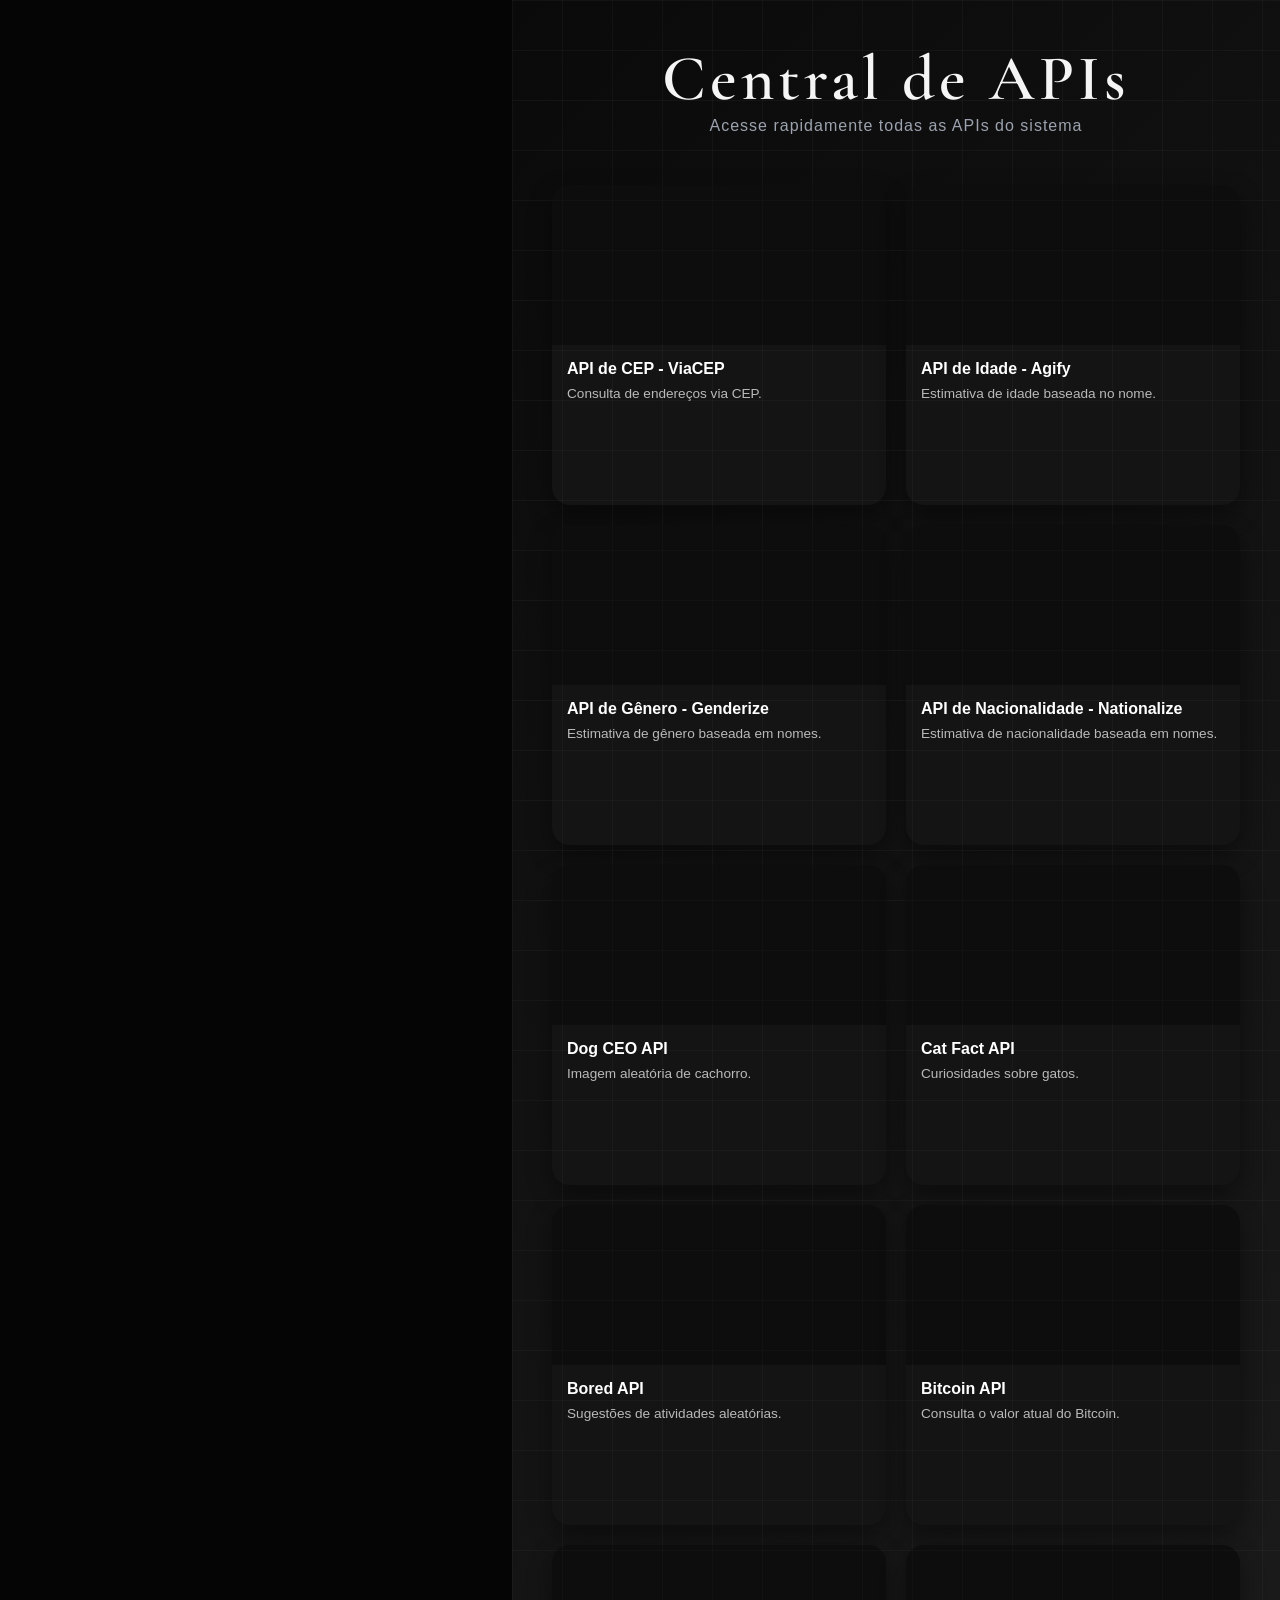
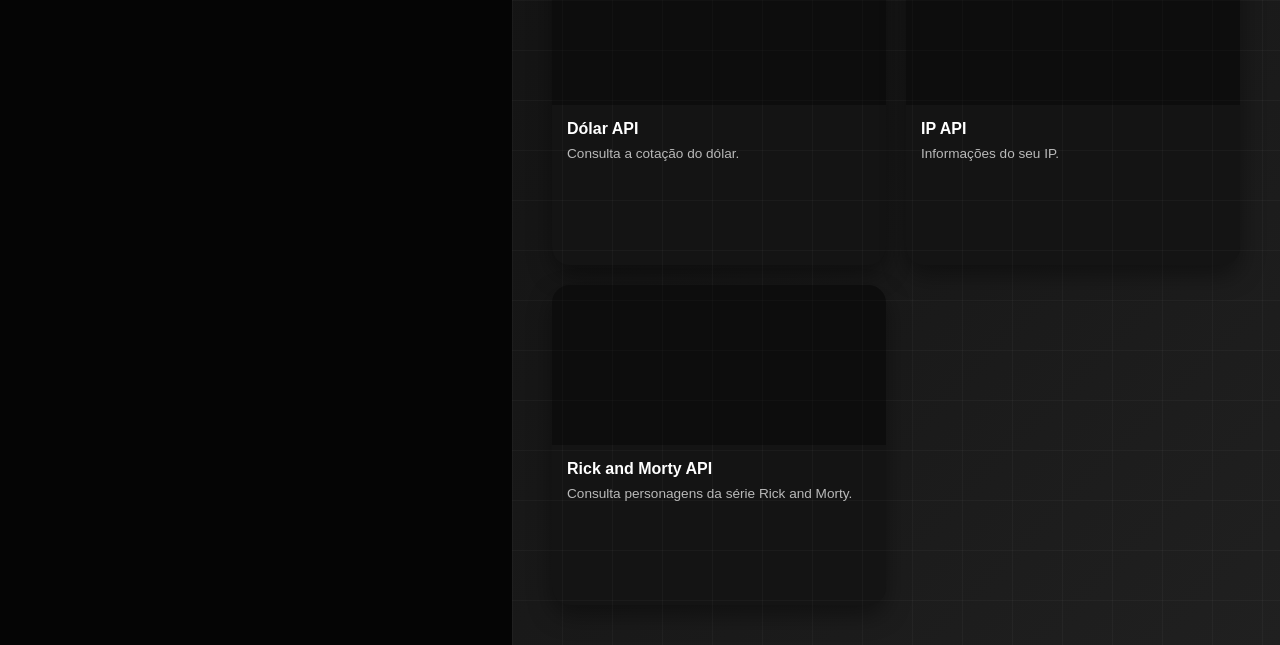
==== index.html @ 70fad3fb "Primeira versão do projeto Central de APIs" ====
<!DOCTYPE html>
<html lang="pt-BR">
<head>
    <meta charset="UTF-8">
    <meta name="viewport" content="width=device-width, initial-scale=1.0">
    <title>Central de APIs</title>

    <link rel="stylesheet" href="css/style.css">
</head>
<body>

    <div class="lado-imagem"></div>

    <div class="conteudo">

        <header>
            <h1>Central de APIs</h1>
            <p>Acesse rapidamente todas as APIs do sistema</p>
        </header>

        <main class="container">

            <a href="api/api-cep.html" class="card">
                <div class="card-img cep"></div>
                <div class="card-content">
                    <h2>API de CEP - ViaCEP</h2>
                    <p>Consulta de endereços via CEP.</p>
                </div>
            </a>

            <a href="api/api-agify.html" class="card">
                <div class="card-img agify"></div>
                <div class="card-content">
                    <h2>API de Idade - Agify</h2>
                    <p>Estimativa de idade baseada no nome.</p>
                </div>
            </a>

            <a href="api/api-genderize.html" class="card">
                <div class="card-img gender"></div>
                <div class="card-content">
                    <h2>API de Gênero - Genderize</h2>
                    <p>Estimativa de gênero baseada em nomes.</p>
                </div>
            </a>

            <a href="api/api-nationalize.html" class="card">
                <div class="card-img nationalize"></div>
                <div class="card-content">
                    <h2>API de Nacionalidade - Nationalize</h2>
                    <p>Estimativa de nacionalidade baseada em nomes.</p>
                </div>
            </a>

            <a href="api/api-dog.html" class="card">
                <div class="card-img dog"></div>
                <div class="card-content">
                    <h2>Dog CEO API</h2>
                    <p>Imagem aleatória de cachorro.</p>
                </div>
            </a>

            <a href="api/api-catfact.html" class="card">
                <div class="card-img cat"></div>
                <div class="card-content">
                    <h2>Cat Fact API</h2>
                    <p>Curiosidades sobre gatos.</p>
                </div>
            </a>

            <a href="api/api-bored.html" class="card">
                <div class="card-img bored"></div>
                <div class="card-content">
                    <h2>Bored API</h2>
                    <p>Sugestões de atividades aleatórias.</p>
                </div>
            </a>

            <a href="api/api-bitcoin.html" class="card">
                <div class="card-img bitcoin"></div>
                <div class="card-content">
                    <h2>Bitcoin API</h2>
                    <p>Consulta o valor atual do Bitcoin.</p>
                </div>
            </a>

            <a href="api/api-dolar.html" class="card">
                <div class="card-img dolar"></div>
                <div class="card-content">
                    <h2>Dólar API</h2>
                    <p>Consulta a cotação do dólar.</p>
                </div>
            </a>

            <a href="api/api-ip.html" class="card">
                <div class="card-img ip"></div>
                <div class="card-content">
                    <h2>IP API</h2>
                    <p>Informações do seu IP.</p>
                </div>
            </a>

            <a href="api/api-rick.html" class="card">
                <div class="card-img rick"></div>
                <div class="card-content">
                    <h2>Rick and Morty API</h2>
                    <p>Consulta personagens da série Rick and Morty.</p>
                </div>
            </a>

        </main>

    </div>

</body>
</html>
---- css/style.css ----
@import url('https://fonts.googleapis.com/css2?family=Cormorant+Garamond:wght@300;400;500;600;700&display=swap');

*{
    margin:0;
    padding:0;
    box-sizing:border-box;
    font-family:'Poppins',sans-serif;
}

body{
    min-height:100vh;
    display:flex;
    background:#0a0a0a;
    overflow-x:hidden;
    color:#f5f5f5;
}

/* =========================
   IMAGEM DA CIDADE
========================= */

.lado-imagem{
    width:40%;
    min-height:100vh;

    background:
        linear-gradient(
            rgba(0,0,0,.45),
            rgba(0,0,0,.45)
        ),
        url('../images/imagem_cidade.jpg');

    background-size:cover;
    background-position:center;
    background-repeat:no-repeat;

    filter:grayscale(100%);
    animation:zoomImagem 20s ease-in-out infinite alternate;
}

/* =========================
   CONTEÚDO
========================= */

.conteudo{
    width:60%;
    min-height:100vh;
    padding:40px;
    position:relative;
    overflow:hidden;

    background:
        linear-gradient(
            135deg,
            #0a0a0a,
            #111111,
            #171717,
            #202020
        );
}

/* Grade futurista */

.conteudo::before{
    content:'';
    position:absolute;
    inset:0;

    background-image:
        linear-gradient(
            rgba(255,255,255,.03) 1px,
            transparent 1px
        ),
        linear-gradient(
            90deg,
            rgba(255,255,255,.03) 1px,
            transparent 1px
        );

    background-size:50px 50px;

    pointer-events:none;
    z-index:0;
}



/* =========================
   HEADER
========================= */

header{
    position:relative;
    z-index:1;
    text-align:center;
    margin-bottom:50px;
    animation:fadeIn 1s ease;
}

header h1{
    font-family:'Cormorant Garamond', serif;
    font-size:4rem;
    font-weight:600;
    letter-spacing:4px;
}

header p{
    color:#9ca3af;
    font-size:1rem;
    letter-spacing:1px;
}

/* =========================
   CARDS
========================= */

.container{
    display: grid;
    grid-template-columns: repeat(auto-fit, minmax(240px, 1fr));
    gap: 20px;
    margin-top: 30px;
}

.card{
    background: #141414;
    border-radius: 18px;
    overflow: hidden;
    text-decoration: none;
    color: white;
    transition: 0.3s;
    box-shadow: 0 10px 25px rgba(0,0,0,0.4);
    display: flex;
    flex-direction: column;
    height: 320px;
}

.card:hover{
    transform: translateY(-6px);
    box-shadow: 0 20px 40px rgba(0,0,0,0.6);
}

/* IMAGEM */
.card-img{
    height: 160px;
    width: 100%;
    background-size: cover;
    background-position: center;
    filter: grayscale(100%);
    transition: 0.4s ease;
    position: relative;
    display: block;
}

/* overlay escuro bonito */
.card-img::after{
    content: "";
    position: absolute;
    inset: 0;
    background: rgba(0,0,0,0.35);
}

/* hover colorido */
.card:hover .card-img{
    filter: grayscale(0%);
    transform: scale(1.05);
}

/* TEXTO */
.card-content{
    padding: 15px;
    display: flex;
    flex-direction: column;
    gap: 8px;
}

.card-content h2{
    font-size: 1rem;
    margin: 0;
}

.card-content p{
    font-size: 0.85rem;
    opacity: 0.7;
}

.cep{
    background-image: url("https://images.unsplash.com/photo-1586528116311-ad8dd3c8310d");
}

.agify{
    background-image: url("https://images.unsplash.com/photo-1520975916090-3105956dac38");
}

.gender{
    background-image: url("https://images.unsplash.com/photo-1500648767791-00dcc994a43e?q=80&w=687&auto=format&fit=crop&ixlib=rb-4.1.0&ixid=M3wxMjA3fDB8MHxwaG90by1wYWdlfHx8fGVufDB8fHx8fA%3D%3D");
}

.nationalize{
    background-image: url("https://images.unsplash.com/photo-1529070538774-1843cb3265df");
}

.dog{
    background-image: url("https://images.unsplash.com/photo-1517849845537-4d257902454a");
}

.cat{
    background-image: url("https://images.unsplash.com/photo-1511044568932-338cba0ad803");
}

.bored{
    background-image: url("https://images.unsplash.com/photo-1522202176988-66273c2fd55f");
}

.bitcoin{
    background-image: url("https://images.unsplash.com/photo-1621761191319-c6fb62004040");
}

.dolar{
    background-image: url("https://images.unsplash.com/photo-1631514623777-29d463eb10f0?q=80&w=1473&auto=format&fit=crop&ixlib=rb-4.1.0&ixid=M3wxMjA3fDB8MHxwaG90by1wYWdlfHx8fGVufDB8fHx8fA%3D%3D");
}

.ip{
    background-image: url("https://images.unsplash.com/photo-1675495277087-10598bf7bcd1?q=80&w=988&auto=format&fit=crop&ixlib=rb-4.1.0&ixid=M3wxMjA3fDB8MHxwaG90by1wYWdlfHx8fGVufDB8fHx8fA%3D%3D");
}

.rick{
    background-image: url("https://images.unsplash.com/photo-1733187058301-019ae0f92a94?q=80&w=1470&auto=format&fit=crop&ixlib=rb-4.1.0&ixid=M3wxMjA3fDB8MHxwaG90by1wYWdlfHx8fGVufDB8fHx8fA%3D%3D");
}

/* =========================
   SCROLLBAR
========================= */

::-webkit-scrollbar{
    width:10px;
}

::-webkit-scrollbar-track{
    background:#111;
}

::-webkit-scrollbar-thumb{
    background:#444;
    border-radius:10px;
}

::-webkit-scrollbar-thumb:hover{
    background:#666;
}

/* =========================
   ANIMAÇÕES
========================= */


@keyframes fadeIn{
    from{
        opacity:0;
        transform:translateY(-20px);
    }

    to{
        opacity:1;
        transform:translateY(0);
    }
}

/* =========================
   RESPONSIVO
========================= */

@media(max-width:900px){

    body{
        flex-direction:column;
    }

    .lado-imagem{
        width:100%;
        height:260px;
        min-height:260px;
    }

    .conteudo{
        width:100%;
        padding:25px;
    }

    header h1{
        font-size:2.3rem;
    }

    .container{
        grid-template-columns:1fr;
    }
}

/* =========================
   API CEP
========================= */

.voltar{
    display:inline-block;
    margin-bottom:30px;
    color:#fff;
    text-decoration:none;
    font-size:1rem;
}

.consulta{
    max-width:800px;
    margin:auto;
    position:relative;
    z-index:1;
}

.campo{
    display:flex;
    gap:10px;
    margin-bottom:25px;
}

.campo input{
    flex:1;
    padding:15px;

    background:rgba(255,255,255,.03);

    border:1px solid rgba(255,255,255,.08);

    border-radius:12px;

    color:white;
    font-size:1rem;
    outline:none;
}

.campo input:focus{
    border-color:rgba(255,255,255,.25);
}

.campo button{
    padding:15px 25px;

    border:none;
    border-radius:12px;

    cursor:pointer;

    background:white;
    color:black;

    font-weight:600;

    transition:.3s;
}

.campo button:hover{
    transform:translateY(-2px);
}

.resultado{
    display:grid;
    gap:15px;
}

.item{
    background:rgba(255,255,255,.03);

    border:1px solid rgba(255,255,255,.08);

    border-radius:15px;

    padding:20px;

    backdrop-filter:blur(10px);
}

.titulo{
    display:block;

    font-size:.9rem;
    color:#9ca3af;

    margin-bottom:5px;
}

.item span:last-child{
    font-size:1.1rem;
}

.mapa-container{
    margin-top:30px;
}

.mapa-container h2{
    margin-bottom:15px;
    font-size:1.2rem;
    font-weight:400;
}

#mapa{
    width:100%;
    height:400px;

    border:none;
    border-radius:20px;

    background:rgba(255,255,255,.03);

    box-shadow:
        0 10px 30px rgba(0,0,0,.3);

    display:none;
}

/* =========================
   API DOG 
========================= */

#imagemDog{
    width:100%;
    max-width:500px;
    margin-top:15px;

    border-radius:15px;

    object-fit:cover;

    transition:.3s;
}

#imagemDog:hover{
    transform:scale(1.02);
}

/* =========================
   API BORED 
========================= */

#atividade{
    margin-top:10px;
    line-height:1.8;
    font-size:1.1rem;
    color:#e5e7eb;
}
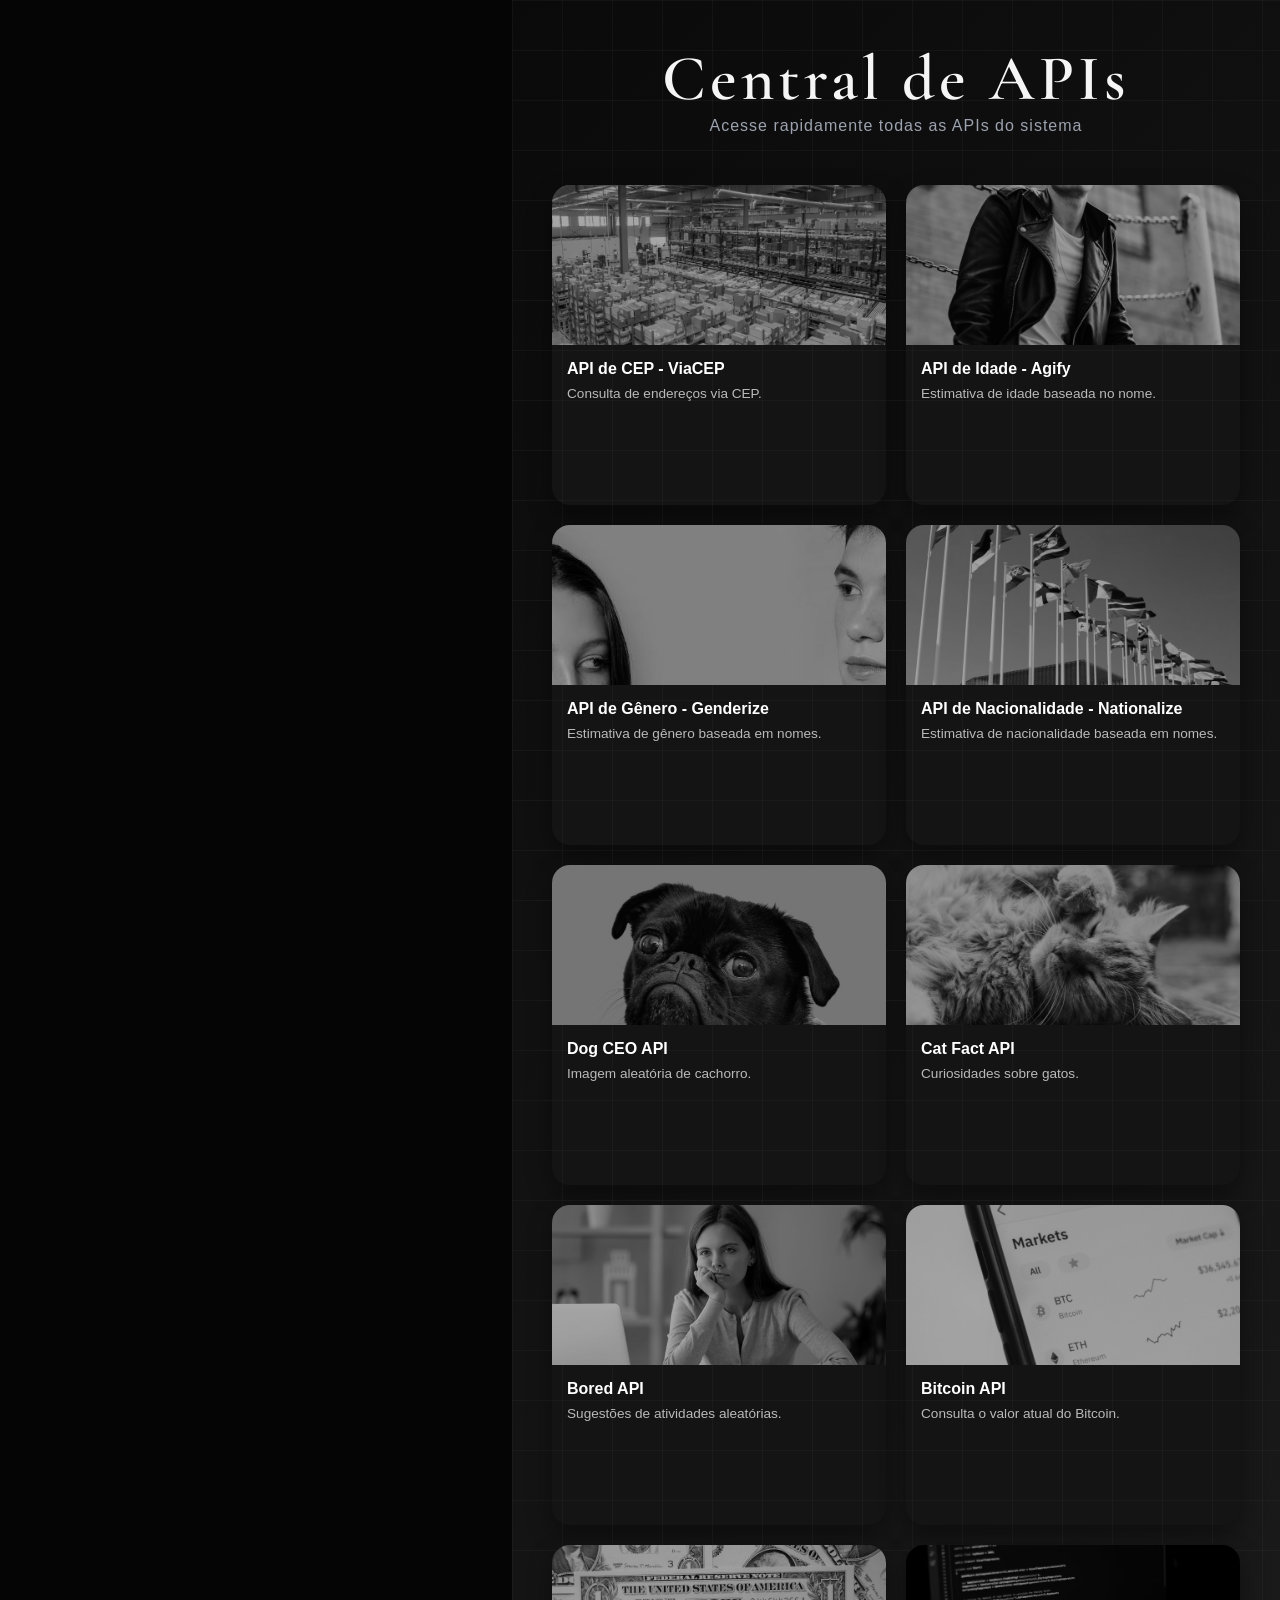
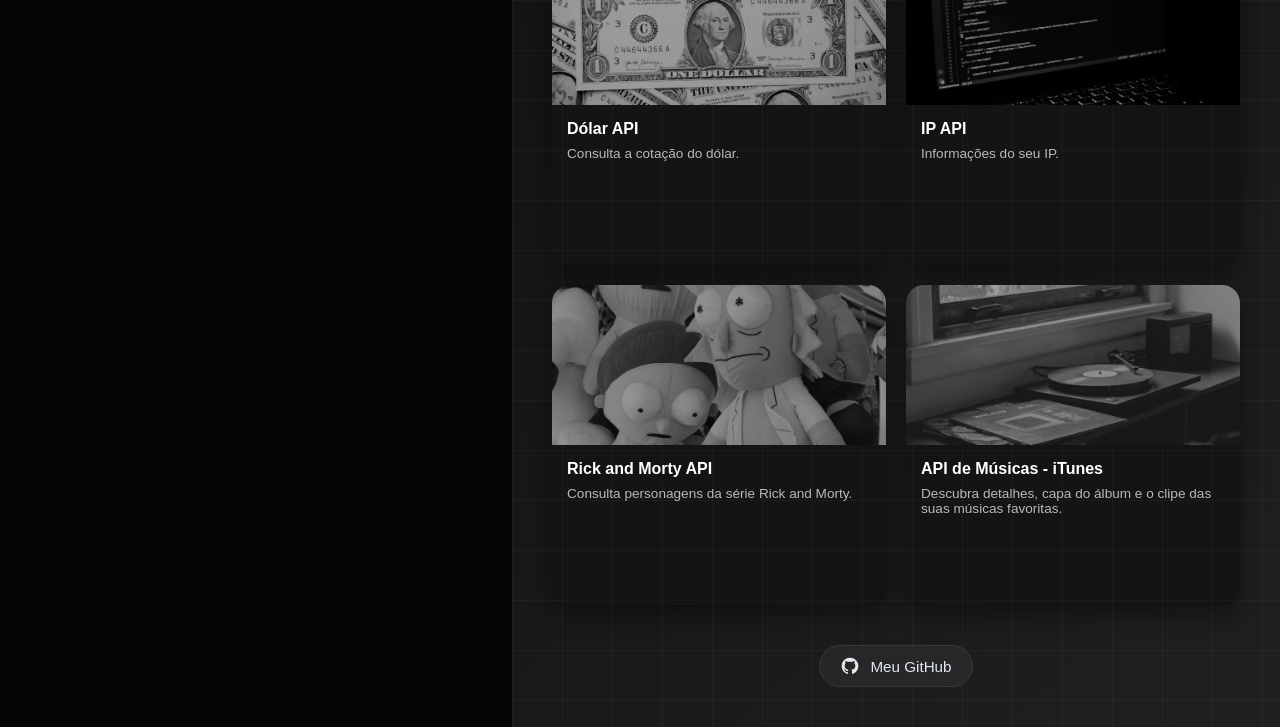
==== commit 5761929a: "Add iTunes Music Finder page and assets Introduce a new Music Finder feature: adds api/api-music.htm" ====
--- a/index.html
+++ b/index.html
@@ -108,7 +108,24 @@
                 </div>
             </a>
 
+            <a href="api/api-music.html" class="card">
+                <div class="card-img musica"></div>
+                <div class="card-content">
+                    <h2>API de Músicas - iTunes</h2>
+                    <p>Descubra detalhes, capa do álbum e o clipe das suas músicas favoritas.</p>
+                </div>
+            </a>
+
         </main>
+
+        <footer>
+            <a href="https://github.com/leopdasilva" target="_blank" class="link-github">
+                <svg class="icon-github" viewBox="0 0 24 24" aria-hidden="true">
+                    <path fill="currentColor" d="M12 2A10 10 0 0 0 2 12c0 4.42 2.87 8.17 6.84 9.5.5.08.66-.23.66-.5v-1.69c-2.77.6-3.36-1.34-3.36-1.34-.46-1.16-1.11-1.47-1.11-1.47-.9-.62.07-.6.07-.6 1 .07 1.53 1.03 1.53 1.03.9 1.52 2.34 1.07 2.91.83.1-.65.35-1.09.63-1.34-2.22-.25-4.55-1.11-4.55-4.94 0-1.1.39-1.99 1.03-2.69-.1-.25-.45-1.29.1-2.64 0 0 .84-.27 2.75 1.02.79-.22 1.65-.33 2.5-.33.85 0 1.71.11 2.5.33 1.91-1.29 2.75-1.02 2.75-1.02.55 1.35.2 2.39.1 2.64.65.7 1.03 1.6 1.03 2.69 0 3.84-2.34 4.68-4.57 4.93.36.31.68.92.68 1.85V21c0 .27.16.59.67.5C19.14 20.16 22 16.42 22 12A10 10 0 0 0 12 2Z"></path>
+                </svg>
+                <span>Meu GitHub</span>
+            </a>
+        </footer>
 
     </div>
 
--- a/css/style.css
+++ b/css/style.css
@@ -4,7 +4,7 @@
     margin:0;
     padding:0;
     box-sizing:border-box;
-    font-family:'Poppins',sans-serif;
+    font-family:'Segoue-UI',sans-serif;
 }
 
 body{
@@ -184,47 +184,51 @@
 }
 
 .cep{
-    background-image: url("https://images.unsplash.com/photo-1586528116311-ad8dd3c8310d");
+    background-image: url("../images/cep.jpg");
 }
 
 .agify{
-    background-image: url("https://images.unsplash.com/photo-1520975916090-3105956dac38");
+    background-image: url("../images/agify.jpg");
 }
 
 .gender{
-    background-image: url("https://images.unsplash.com/photo-1500648767791-00dcc994a43e?q=80&w=687&auto=format&fit=crop&ixlib=rb-4.1.0&ixid=M3wxMjA3fDB8MHxwaG90by1wYWdlfHx8fGVufDB8fHx8fA%3D%3D");
+    background-image: url("../images/gender.jpg");
 }
 
 .nationalize{
-    background-image: url("https://images.unsplash.com/photo-1529070538774-1843cb3265df");
+    background-image: url("../images/national.jpg");
 }
 
 .dog{
-    background-image: url("https://images.unsplash.com/photo-1517849845537-4d257902454a");
+    background-image: url("../images/dog.jpg");
 }
 
 .cat{
-    background-image: url("https://images.unsplash.com/photo-1511044568932-338cba0ad803");
+    background-image: url("../images/cat.jpg");
 }
 
 .bored{
-    background-image: url("https://images.unsplash.com/photo-1522202176988-66273c2fd55f");
+    background-image: url("../images/bored.jpg");
 }
 
 .bitcoin{
-    background-image: url("https://images.unsplash.com/photo-1621761191319-c6fb62004040");
+    background-image: url("../images/bitcoin.jpg");
 }
 
 .dolar{
-    background-image: url("https://images.unsplash.com/photo-1631514623777-29d463eb10f0?q=80&w=1473&auto=format&fit=crop&ixlib=rb-4.1.0&ixid=M3wxMjA3fDB8MHxwaG90by1wYWdlfHx8fGVufDB8fHx8fA%3D%3D");
+    background-image: url("../images/dolar.jpg");
 }
 
 .ip{
-    background-image: url("https://images.unsplash.com/photo-1675495277087-10598bf7bcd1?q=80&w=988&auto=format&fit=crop&ixlib=rb-4.1.0&ixid=M3wxMjA3fDB8MHxwaG90by1wYWdlfHx8fGVufDB8fHx8fA%3D%3D");
+    background-image: url("../images/ip.jpg");
 }
 
 .rick{
-    background-image: url("https://images.unsplash.com/photo-1733187058301-019ae0f92a94?q=80&w=1470&auto=format&fit=crop&ixlib=rb-4.1.0&ixid=M3wxMjA3fDB8MHxwaG90by1wYWdlfHx8fGVufDB8fHx8fA%3D%3D");
+    background-image: url("../images/rick.jpg");
+}
+
+.musica {
+    background-image: url("../images/musica.webp");
 }
 
 /* =========================
@@ -269,29 +273,71 @@
    RESPONSIVO
 ========================= */
 
-@media(max-width:900px){
-
-    body{
-        flex-direction:column;
-    }
-
-    .lado-imagem{
-        width:100%;
-        height:260px;
-        min-height:260px;
-    }
-
-    .conteudo{
-        width:100%;
-        padding:25px;
-    }
-
-    header h1{
-        font-size:2.3rem;
-    }
-
-    .container{
-        grid-template-columns:1fr;
+@media (max-width: 900px) {
+    
+    body {
+        flex-direction: column;
+        min-height: 100vh;
+        overflow-x: hidden; /* Evita scrolls laterais fantasmas */
+    }
+
+    /* 1. Otimização do Topo (Antiga imagem lateral) */
+    .lado-imagem {
+        width: 100%;
+        height: 180px;      /* Reduzido de 260px para dar mais espaço ao conteúdo */
+        min-height: 180px;
+        background-attachment: scroll; /* Desativa parallax se houver, melhora performance no celular */
+    }
+
+    /* 2. Área de Conteúdo principal */
+    .conteudo {
+        width: 100%;
+        padding: 20px 16px; /* Ajustado para dar mais área útil horizontal */
+        box-sizing: border-box;
+    }
+
+    /* 3. Tipografia confortável */
+    header {
+        margin-bottom: 20px;
+    }
+
+    header h1 {
+        font-size: 2rem; /* 2.3rem costuma quebrar linha de forma feia em telas menores */
+        line-height: 1.2;
+    }
+
+    header p {
+        font-size: 0.95rem;
+    }
+
+    /* 4. Campo de Busca Dinâmico */
+    .campo {
+        flex-direction: column; /* Se o input e botão estavam lado a lado, agora empilham */
+        gap: 12px;
+        width: 100%;
+    }
+
+    /* Otimização para o toque (Touch Targets) */
+    .campo input, 
+    .campo button {
+        width: 100%;
+        height: 48px;        /* Altura ideal recomendada pela Google para cliques com o dedão */
+        font-size: 1rem;     /* Evita que o iOS dê zoom automático indesejado no input */
+        box-sizing: border-box;
+    }
+
+    /* 5. Resultados e Grid */
+    .container, .consulta {
+        grid-template-columns: 1fr;
+        gap: 16px;
+    }
+
+    /* Ajuste fino na imagem da capa do álbum */
+    #capaAlbum {
+        max-width: 100%;     /* Garante que a capa nunca morda as bordas da caixinha */
+        height: auto;
+        margin: 15px auto 0 auto;
+        display: block;      /* Centraliza a imagem na caixinha */
     }
 }
 
@@ -445,3 +491,97 @@
     color:#e5e7eb;
 }
 
+/* =========================================
+   ESTILOS EXCLUSIVOS - RICK AND MORTY
+=========================================== */
+
+/* Classes dinâmicas de Status */
+.status-vivo {
+    color: #4ade80 !important; /* Verde neon */
+    font-weight: 600;
+    text-shadow: 0 0 10px rgba(74, 222, 128, 0.2);
+}
+
+.status-morto {
+    color: #f87171 !important; /* Vermelho neon */
+    font-weight: 600;
+    text-shadow: 0 0 10px rgba(248, 113, 113, 0.2);
+}
+
+.status-desconhecido {
+    color: #9ca3af !important; /* Cinza */
+    font-weight: 600;
+}
+
+/* Melhoria no container da imagem do personagem */
+#imagem {
+    max-width: 100%;
+    height: auto;
+    object-fit: cover;
+    border: 1px solid rgba(255, 255, 255, 0.1);
+    box-shadow: 0 8px 32px rgba(0, 0, 0, 0.5);
+    transition: transform 0.3s ease, box-shadow 0.3s ease;
+}
+
+#imagem:hover {
+    transform: scale(1.03);
+    box-shadow: 0 12px 40px rgba(0, 0, 0, 0.7);
+    border-color: rgba(255, 255, 255, 0.2);
+}
+
+/* Ajuste sutil para o grid de resultados ficar mais harmônico */
+.resultado .item {
+    transition: border-color 0.3s ease, background 0.3s ease;
+}
+
+.resultado .item:hover {
+    background: rgba(255, 255, 255, 0.05);
+    border-color: rgba(255, 255, 255, 0.15);
+}
+
+/* =========================================
+   LINK GITHUB
+=========================================== */
+
+.link-github {
+    display: inline-flex;
+    align-items: center;
+    gap: 10px;
+    padding: 10px 20px;
+    background: rgba(255, 255, 255, 0.05);
+    color: #e2e8f0;
+    text-decoration: none;
+    border-radius: 30px;
+    font-weight: 500;
+    font-size: 0.95rem;
+    border: 1px solid rgba(255, 255, 255, 0.08);
+    transition: all 0.3s ease;
+    backdrop-filter: blur(4px);
+}
+
+/* Tamanho do ícone SVG */
+.icon-github {
+    width: 20px;
+    height: 20px;
+}
+
+/* Efeito de hover (passar o mouse) */
+.link-github:hover {
+    background: rgba(255, 255, 255, 0.12);
+    color: #ffffff;
+    border-color: rgba(255, 255, 255, 0.25);
+    transform: translateY(-2px);
+    box-shadow: 0 5px 15px rgba(0, 0, 0, 0.3), 0 0 10px rgba(255, 255, 255, 0.05);
+}
+
+/* Efeito de clique */
+.link-github:active {
+    transform: translateY(0);
+}
+
+footer {
+    display: flex;
+    justify-content: center; /* Centraliza o botão na tela */
+    margin-top: 40px;        /* Dá um respiro confortável em relação aos cards */
+    width: 100%;
+}
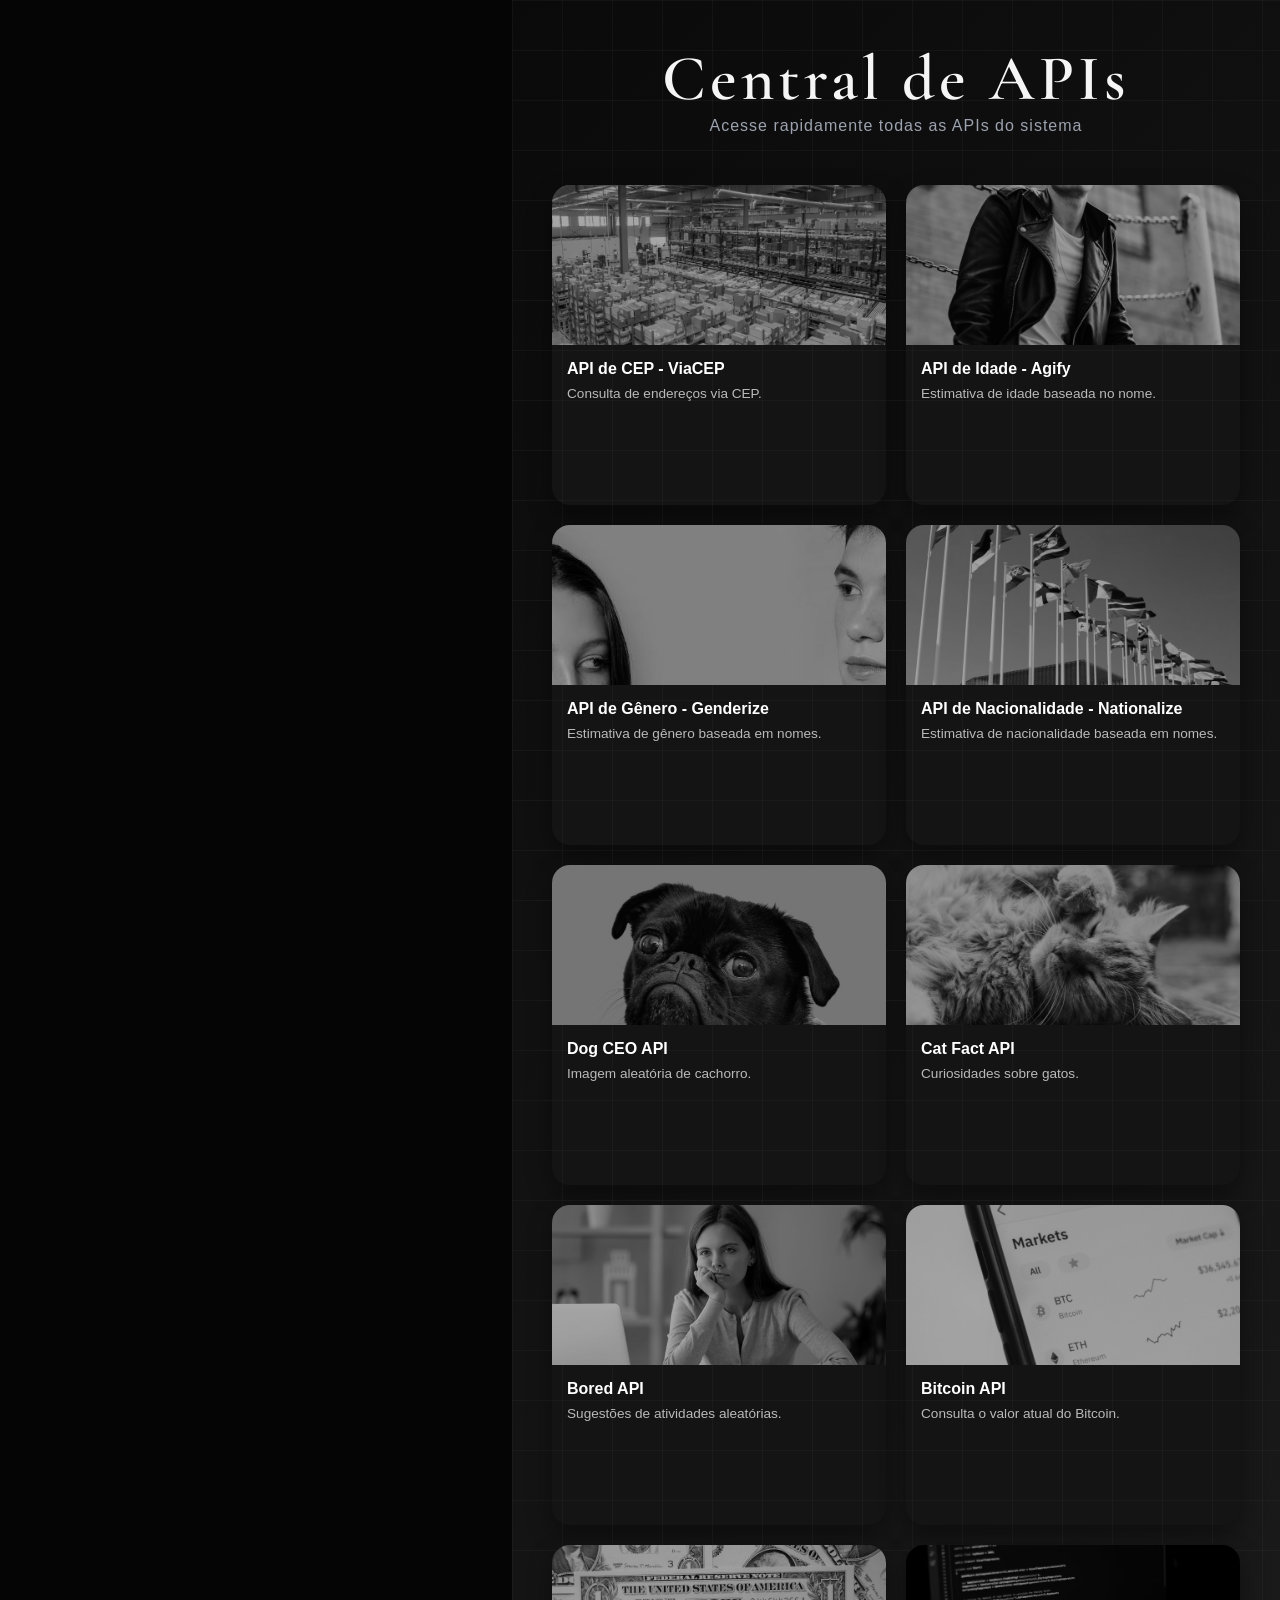
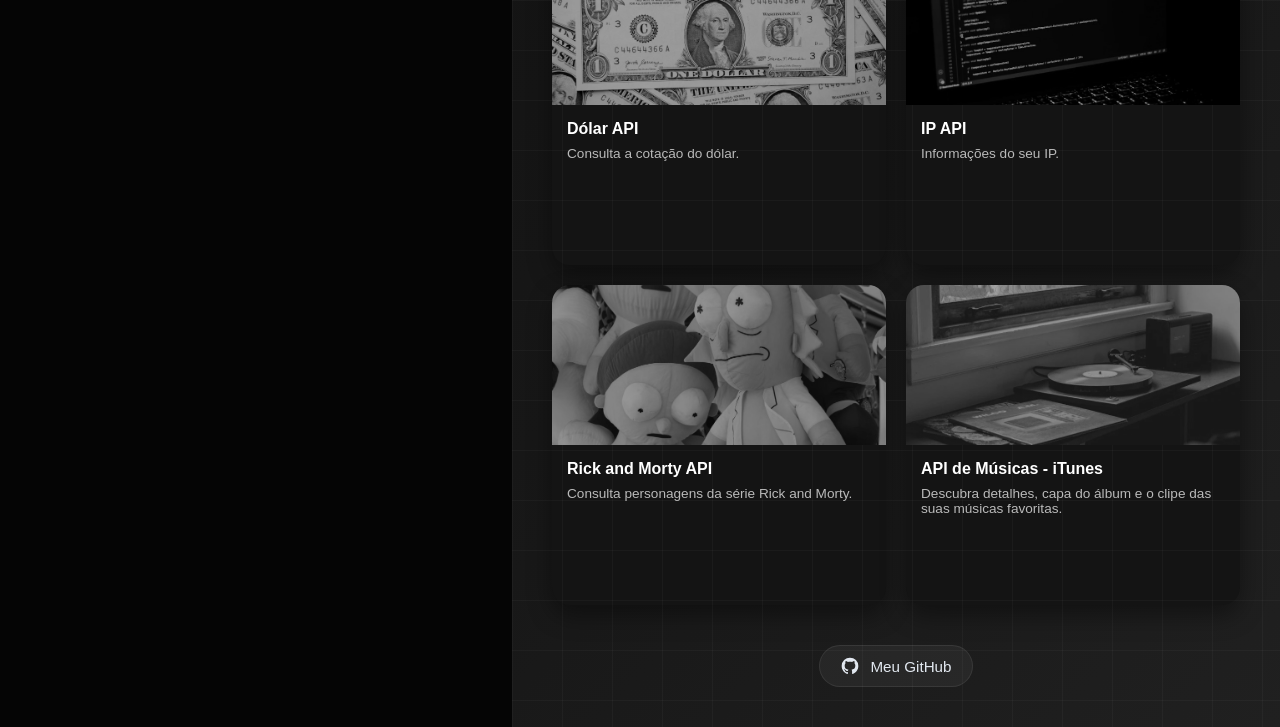
==== commit 04e61969: "Add audio recognition and improve music search Rename music API page to api-musica.html and update i" ====
--- a/index.html
+++ b/index.html
@@ -108,7 +108,7 @@
                 </div>
             </a>
 
-            <a href="api/api-music.html" class="card">
+            <a href="api/api-musica.html" class="card">
                 <div class="card-img musica"></div>
                 <div class="card-content">
                     <h2>API de Músicas - iTunes</h2>
--- a/css/style.css
+++ b/css/style.css
@@ -4,7 +4,7 @@
     margin:0;
     padding:0;
     box-sizing:border-box;
-    font-family:'Segoue-UI',sans-serif;
+    font-family:'Segoe UI', sans-serif;
 }
 
 body{
@@ -15,40 +15,34 @@
     color:#f5f5f5;
 }
 
-/* =========================
+/* ==========================================
    IMAGEM DA CIDADE
-========================= */
-
+   ========================================== */
 .lado-imagem{
     width:40%;
     min-height:100vh;
-
     background:
         linear-gradient(
             rgba(0,0,0,.45),
             rgba(0,0,0,.45)
         ),
         url('../images/imagem_cidade.jpg');
-
     background-size:cover;
     background-position:center;
     background-repeat:no-repeat;
-
     filter:grayscale(100%);
     animation:zoomImagem 20s ease-in-out infinite alternate;
 }
 
-/* =========================
-   CONTEÚDO
-========================= */
-
+/* ==========================================
+   CONTEÚDO E GRADE FUTURISTA
+   ========================================== */
 .conteudo{
     width:60%;
     min-height:100vh;
     padding:40px;
     position:relative;
     overflow:hidden;
-
     background:
         linear-gradient(
             135deg,
@@ -59,13 +53,10 @@
         );
 }
 
-/* Grade futurista */
-
 .conteudo::before{
     content:'';
     position:absolute;
     inset:0;
-
     background-image:
         linear-gradient(
             rgba(255,255,255,.03) 1px,
@@ -76,19 +67,14 @@
             rgba(255,255,255,.03) 1px,
             transparent 1px
         );
-
     background-size:50px 50px;
-
     pointer-events:none;
     z-index:0;
 }
 
-
-
-/* =========================
+/* ==========================================
    HEADER
-========================= */
-
+   ========================================== */
 header{
     position:relative;
     z-index:1;
@@ -110,10 +96,9 @@
     letter-spacing:1px;
 }
 
-/* =========================
-   CARDS
-========================= */
-
+/* ==========================================
+   CARDS GRID
+   ========================================== */
 .container{
     display: grid;
     grid-template-columns: repeat(auto-fit, minmax(240px, 1fr));
@@ -139,7 +124,6 @@
     box-shadow: 0 20px 40px rgba(0,0,0,0.6);
 }
 
-/* IMAGEM */
 .card-img{
     height: 160px;
     width: 100%;
@@ -151,7 +135,6 @@
     display: block;
 }
 
-/* overlay escuro bonito */
 .card-img::after{
     content: "";
     position: absolute;
@@ -159,13 +142,11 @@
     background: rgba(0,0,0,0.35);
 }
 
-/* hover colorido */
 .card:hover .card-img{
     filter: grayscale(0%);
     transform: scale(1.05);
 }
 
-/* TEXTO */
 .card-content{
     padding: 15px;
     display: flex;
@@ -173,178 +154,26 @@
     gap: 8px;
 }
 
-.card-content h2{
-    font-size: 1rem;
-    margin: 0;
-}
-
-.card-content p{
-    font-size: 0.85rem;
-    opacity: 0.7;
-}
-
-.cep{
-    background-image: url("../images/cep.jpg");
-}
-
-.agify{
-    background-image: url("../images/agify.jpg");
-}
-
-.gender{
-    background-image: url("../images/gender.jpg");
-}
-
-.nationalize{
-    background-image: url("../images/national.jpg");
-}
-
-.dog{
-    background-image: url("../images/dog.jpg");
-}
-
-.cat{
-    background-image: url("../images/cat.jpg");
-}
-
-.bored{
-    background-image: url("../images/bored.jpg");
-}
-
-.bitcoin{
-    background-image: url("../images/bitcoin.jpg");
-}
-
-.dolar{
-    background-image: url("../images/dolar.jpg");
-}
-
-.ip{
-    background-image: url("../images/ip.jpg");
-}
-
-.rick{
-    background-image: url("../images/rick.jpg");
-}
-
-.musica {
-    background-image: url("../images/musica.webp");
-}
-
-/* =========================
-   SCROLLBAR
-========================= */
-
-::-webkit-scrollbar{
-    width:10px;
-}
-
-::-webkit-scrollbar-track{
-    background:#111;
-}
-
-::-webkit-scrollbar-thumb{
-    background:#444;
-    border-radius:10px;
-}
-
-::-webkit-scrollbar-thumb:hover{
-    background:#666;
-}
-
-/* =========================
-   ANIMAÇÕES
-========================= */
-
-
-@keyframes fadeIn{
-    from{
-        opacity:0;
-        transform:translateY(-20px);
-    }
-
-    to{
-        opacity:1;
-        transform:translateY(0);
-    }
-}
-
-/* =========================
-   RESPONSIVO
-========================= */
-
-@media (max-width: 900px) {
-    
-    body {
-        flex-direction: column;
-        min-height: 100vh;
-        overflow-x: hidden; /* Evita scrolls laterais fantasmas */
-    }
-
-    /* 1. Otimização do Topo (Antiga imagem lateral) */
-    .lado-imagem {
-        width: 100%;
-        height: 180px;      /* Reduzido de 260px para dar mais espaço ao conteúdo */
-        min-height: 180px;
-        background-attachment: scroll; /* Desativa parallax se houver, melhora performance no celular */
-    }
-
-    /* 2. Área de Conteúdo principal */
-    .conteudo {
-        width: 100%;
-        padding: 20px 16px; /* Ajustado para dar mais área útil horizontal */
-        box-sizing: border-box;
-    }
-
-    /* 3. Tipografia confortável */
-    header {
-        margin-bottom: 20px;
-    }
-
-    header h1 {
-        font-size: 2rem; /* 2.3rem costuma quebrar linha de forma feia em telas menores */
-        line-height: 1.2;
-    }
-
-    header p {
-        font-size: 0.95rem;
-    }
-
-    /* 4. Campo de Busca Dinâmico */
-    .campo {
-        flex-direction: column; /* Se o input e botão estavam lado a lado, agora empilham */
-        gap: 12px;
-        width: 100%;
-    }
-
-    /* Otimização para o toque (Touch Targets) */
-    .campo input, 
-    .campo button {
-        width: 100%;
-        height: 48px;        /* Altura ideal recomendada pela Google para cliques com o dedão */
-        font-size: 1rem;     /* Evita que o iOS dê zoom automático indesejado no input */
-        box-sizing: border-box;
-    }
-
-    /* 5. Resultados e Grid */
-    .container, .consulta {
-        grid-template-columns: 1fr;
-        gap: 16px;
-    }
-
-    /* Ajuste fino na imagem da capa do álbum */
-    #capaAlbum {
-        max-width: 100%;     /* Garante que a capa nunca morda as bordas da caixinha */
-        height: auto;
-        margin: 15px auto 0 auto;
-        display: block;      /* Centraliza a imagem na caixinha */
-    }
-}
-
-/* =========================
-   API CEP
-========================= */
-
+.card-content h2{ font-size: 1rem; margin: 0; }
+.card-content p{ font-size: 0.85rem; opacity: 0.7; }
+
+/* IMAGENS DOS CARDS */
+.cep { background-image: url("../images/cep.jpg"); }
+.agify { background-image: url("../images/agify.jpg"); }
+.gender { background-image: url("../images/gender.jpg"); }
+.nationalize { background-image: url("../images/national.jpg"); }
+.dog { background-image: url("../images/dog.jpg"); }
+.cat { background-image: url("../images/cat.jpg"); }
+.bored { background-image: url("../images/bored.jpg"); }
+.bitcoin { background-image: url("../images/bitcoin.jpg"); }
+.dolar { background-image: url("../images/dolar.jpg"); }
+.ip { background-image: url("../images/ip.jpg"); }
+.rick { background-image: url("../images/rick.jpg"); }
+.musica { background-image: url("../images/musica.webp"); }
+
+/* ==========================================
+   INTERFACES DE CONSULTA E CAMPOS (RESTAURADO)
+   ========================================== */
 .voltar{
     display:inline-block;
     margin-bottom:30px;
@@ -360,6 +189,7 @@
     z-index:1;
 }
 
+/* O estilo padrão original das suas páginas voltou para cá */
 .campo{
     display:flex;
     gap:10px;
@@ -369,13 +199,9 @@
 .campo input{
     flex:1;
     padding:15px;
-
     background:rgba(255,255,255,.03);
-
     border:1px solid rgba(255,255,255,.08);
-
     border-radius:12px;
-
     color:white;
     font-size:1rem;
     outline:none;
@@ -385,19 +211,15 @@
     border-color:rgba(255,255,255,.25);
 }
 
+/* Restaura perfeitamente o visual original de todos os botões brancos */
 .campo button{
     padding:15px 25px;
-
     border:none;
     border-radius:12px;
-
     cursor:pointer;
-
     background:white;
     color:black;
-
     font-weight:600;
-
     transition:.3s;
 }
 
@@ -405,132 +227,89 @@
     transform:translateY(-2px);
 }
 
-.resultado{
-    display:grid;
-    gap:15px;
-}
+/* Linha horizontal específica para a busca de música */
+.acoes-busca {
+    display: flex;
+    align-items: center;
+    gap: 10px;
+    width: 100%;
+}
+
+/* ==========================================
+   MICROFONE RECONHECEDOR DE ÁUDIO (100% ISOLADO)
+   ========================================== */
+.busca-audio-wrapper {
+    display: flex !important;
+    flex-direction: column !important;
+    align-items: center !important;
+    justify-content: center !important;
+    gap: 12px !important;
+    margin-top: 25px !important;
+    width: 100% !important;
+}
+
+/* Alvo focado na ID para nunca herdar os estilos de botões das outras páginas */
+#wrapperAudio button#btnAudio {
+    width: 64px !important;
+    height: 64px !important;
+    min-width: 64px !important;
+    min-height: 64px !important;
+    border-radius: 50% !important;
+    border: 2px solid rgba(255, 255, 255, 0.1) !important;
+    background: rgba(255, 255, 255, 0.04) !important;
+    color: #a1a1aa !important;
+    padding: 0 !important;
+    margin: 0 !important;
+    cursor: pointer !important;
+    display: flex !important;
+    align-items: center !important;
+    justify-content: center !important;
+    box-shadow: none !important;
+    transform: none !important;
+    transition: all 0.3s cubic-bezier(0.4, 0, 0.2, 1) !important;
+}
+
+#wrapperAudio button#btnAudio:hover {
+    background: rgba(255, 255, 255, 0.1) !important;
+    color: #ffffff !important;
+    border-color: rgba(255, 255, 255, 0.3) !important;
+    transform: scale(1.05) !important;
+}
+
+#wrapperAudio button#btnAudio.gravando {
+    background: rgba(239, 68, 68, 0.2) !important;
+    color: #ef4444 !important;
+    border-color: #ef4444 !important;
+    animation: pulsarMicrofone 1.5s infinite !important;
+}
+
+.icon-microfone {
+    width: 26px !important;
+    height: 26px !important;
+    display: block !important;
+    pointer-events: none;
+}
+
+.status-audio {
+    font-size: 0.9rem;
+    font-weight: 500;
+    color: #9ca3af;
+    letter-spacing: 0.5px;
+    min-height: 20px;
+    text-align: center;
+}
+
+/* ==========================================
+   RESULTADOS DA BUSCA
+   ========================================== */
+.resultado{ display:grid; gap:15px; }
 
 .item{
     background:rgba(255,255,255,.03);
-
     border:1px solid rgba(255,255,255,.08);
-
     border-radius:15px;
-
     padding:20px;
-
     backdrop-filter:blur(10px);
-}
-
-.titulo{
-    display:block;
-
-    font-size:.9rem;
-    color:#9ca3af;
-
-    margin-bottom:5px;
-}
-
-.item span:last-child{
-    font-size:1.1rem;
-}
-
-.mapa-container{
-    margin-top:30px;
-}
-
-.mapa-container h2{
-    margin-bottom:15px;
-    font-size:1.2rem;
-    font-weight:400;
-}
-
-#mapa{
-    width:100%;
-    height:400px;
-
-    border:none;
-    border-radius:20px;
-
-    background:rgba(255,255,255,.03);
-
-    box-shadow:
-        0 10px 30px rgba(0,0,0,.3);
-
-    display:none;
-}
-
-/* =========================
-   API DOG 
-========================= */
-
-#imagemDog{
-    width:100%;
-    max-width:500px;
-    margin-top:15px;
-
-    border-radius:15px;
-
-    object-fit:cover;
-
-    transition:.3s;
-}
-
-#imagemDog:hover{
-    transform:scale(1.02);
-}
-
-/* =========================
-   API BORED 
-========================= */
-
-#atividade{
-    margin-top:10px;
-    line-height:1.8;
-    font-size:1.1rem;
-    color:#e5e7eb;
-}
-
-/* =========================================
-   ESTILOS EXCLUSIVOS - RICK AND MORTY
-=========================================== */
-
-/* Classes dinâmicas de Status */
-.status-vivo {
-    color: #4ade80 !important; /* Verde neon */
-    font-weight: 600;
-    text-shadow: 0 0 10px rgba(74, 222, 128, 0.2);
-}
-
-.status-morto {
-    color: #f87171 !important; /* Vermelho neon */
-    font-weight: 600;
-    text-shadow: 0 0 10px rgba(248, 113, 113, 0.2);
-}
-
-.status-desconhecido {
-    color: #9ca3af !important; /* Cinza */
-    font-weight: 600;
-}
-
-/* Melhoria no container da imagem do personagem */
-#imagem {
-    max-width: 100%;
-    height: auto;
-    object-fit: cover;
-    border: 1px solid rgba(255, 255, 255, 0.1);
-    box-shadow: 0 8px 32px rgba(0, 0, 0, 0.5);
-    transition: transform 0.3s ease, box-shadow 0.3s ease;
-}
-
-#imagem:hover {
-    transform: scale(1.03);
-    box-shadow: 0 12px 40px rgba(0, 0, 0, 0.7);
-    border-color: rgba(255, 255, 255, 0.2);
-}
-
-/* Ajuste sutil para o grid de resultados ficar mais harmônico */
-.resultado .item {
     transition: border-color 0.3s ease, background 0.3s ease;
 }
 
@@ -539,49 +318,122 @@
     border-color: rgba(255, 255, 255, 0.15);
 }
 
-/* =========================================
-   LINK GITHUB
-=========================================== */
+.titulo{
+    display:block;
+    font-size:.9rem;
+    color:#9ca3af;
+    margin-bottom:5px;
+}
+
+.item span:last-child{ font-size:1.1rem; }
+
+/* ==========================================
+   SCROLLBAR E ANIMAÇÕES
+   ========================================== */
+::-webkit-scrollbar{ width:10px; }
+::-webkit-scrollbar-track{ background:#111; }
+::-webkit-scrollbar-thumb{ background:#444; border-radius:10px; }
+::-webkit-scrollbar-thumb:hover{ background:#666; }
+
+@keyframes fadeIn{
+    from{ opacity:0; transform:translateY(-20px); }
+    to{ opacity:1; transform:translateY(0); }
+}
+
+@keyframes pulsarMicrofone {
+    0% { box-shadow: 0 0 0 0 rgba(239, 68, 68, 0.5); }
+    70% { box-shadow: 0 0 0 15px rgba(239, 68, 68, 0); }
+    100% { box-shadow: 0 0 0 0 rgba(239, 68, 68, 0); }
+}
+
+/* Componentes Rick & Morty e GitHub */
+.status-vivo { color: #4ade80 !important; font-weight: 600; text-shadow: 0 0 10px rgba(74, 222, 128, 0.2); }
+.status-morto { color: #f87171 !important; font-weight: 600; text-shadow: 0 0 10px rgba(248, 113, 113, 0.2); }
+.status-desconhecido { color: #9ca3af !important; font-weight: 600; }
+
+#imagem {
+    max-width: 100%; height: auto; object-fit: cover;
+    border: 1px solid rgba(255, 255, 255, 0.1);
+    box-shadow: 0 8px 32px rgba(0, 0, 0, 0.5);
+    transition: transform 0.3s ease;
+}
+#imagem:hover { transform: scale(1.03); }
+
+#imagemDog {
+    width:100%; max-width:500px; margin-top:15px;
+    border-radius:15px; object-fit:cover; transition:.3s;
+}
+#imagemDog:hover { transform:scale(1.02); }
+
+#atividade { margin-top:10px; line-height:1.8; font-size:1.1rem; color:#e5e7eb; }
 
 .link-github {
-    display: inline-flex;
-    align-items: center;
-    gap: 10px;
-    padding: 10px 20px;
-    background: rgba(255, 255, 255, 0.05);
-    color: #e2e8f0;
-    text-decoration: none;
-    border-radius: 30px;
-    font-weight: 500;
-    font-size: 0.95rem;
-    border: 1px solid rgba(255, 255, 255, 0.08);
-    transition: all 0.3s ease;
-    backdrop-filter: blur(4px);
-}
-
-/* Tamanho do ícone SVG */
-.icon-github {
-    width: 20px;
-    height: 20px;
-}
-
-/* Efeito de hover (passar o mouse) */
-.link-github:hover {
-    background: rgba(255, 255, 255, 0.12);
-    color: #ffffff;
-    border-color: rgba(255, 255, 255, 0.25);
-    transform: translateY(-2px);
-    box-shadow: 0 5px 15px rgba(0, 0, 0, 0.3), 0 0 10px rgba(255, 255, 255, 0.05);
-}
-
-/* Efeito de clique */
-.link-github:active {
-    transform: translateY(0);
-}
-
-footer {
-    display: flex;
-    justify-content: center; /* Centraliza o botão na tela */
-    margin-top: 40px;        /* Dá um respiro confortável em relação aos cards */
-    width: 100%;
+    display: inline-flex; align-items: center; gap: 10px; padding: 10px 20px;
+    background: rgba(255, 255, 255, 0.05); color: #e2e8f0; text-decoration: none;
+    border-radius: 30px; font-weight: 500; font-size: 0.95rem;
+    border: 1px solid rgba(255, 255, 255, 0.08); transition: all 0.3s ease;
+}
+.link-github:hover { background: rgba(255, 255, 255, 0.12); color: #fff; transform: translateY(-2px); }
+.icon-github { width: 20px; height: 20px; }
+footer { display: flex; justify-content: center; margin-top: 40px; width: 100%; }
+
+/* MAPA */
+.mapa-container { margin-top:30px; }
+.mapa-container h2 { margin-bottom:15px; font-size:1.2rem; font-weight:400; }
+#mapa {
+    width:100%; height:400px; border:none; border-radius:20px;
+    background:rgba(255,255,255,.03); box-shadow: 0 10px 30px rgba(0,0,0,.3); display:none;
+}
+
+/* ==========================================
+   RESPONSIVIDADE INTELIGENTE (MOBILE)
+   ========================================== */
+@media (max-width: 900px) {
+    body {
+        flex-direction: column;
+        min-height: 100vh;
+    }
+
+    .lado-imagem {
+        width: 100%;
+        height: 180px;
+        min-height: 180px;
+    }
+
+    .conteudo {
+        width: 100%;
+        padding: 20px 16px;
+    }
+
+    header h1 { font-size: 2rem; }
+    header p { font-size: 0.95rem; }
+
+    /* Modifica apenas a linha de busca da página de música, empilhando os campos */
+    .acoes-busca {
+        flex-direction: column !important;
+        gap: 12px !important;
+        width: 100% !important;
+    }
+
+    .acoes-busca input {
+        width: 100% !important;
+        height: 48px !important;
+    }
+
+    .acoes-busca button {
+        width: 100% !important;
+        height: 48px !important;
+    }
+
+    .container, .consulta {
+        grid-template-columns: 1fr;
+        gap: 16px;
+    }
+
+    #capaAlbum {
+        max-width: 100%;
+        height: auto;
+        margin: 15px auto 0 auto;
+        display: block;
+    }
 }
